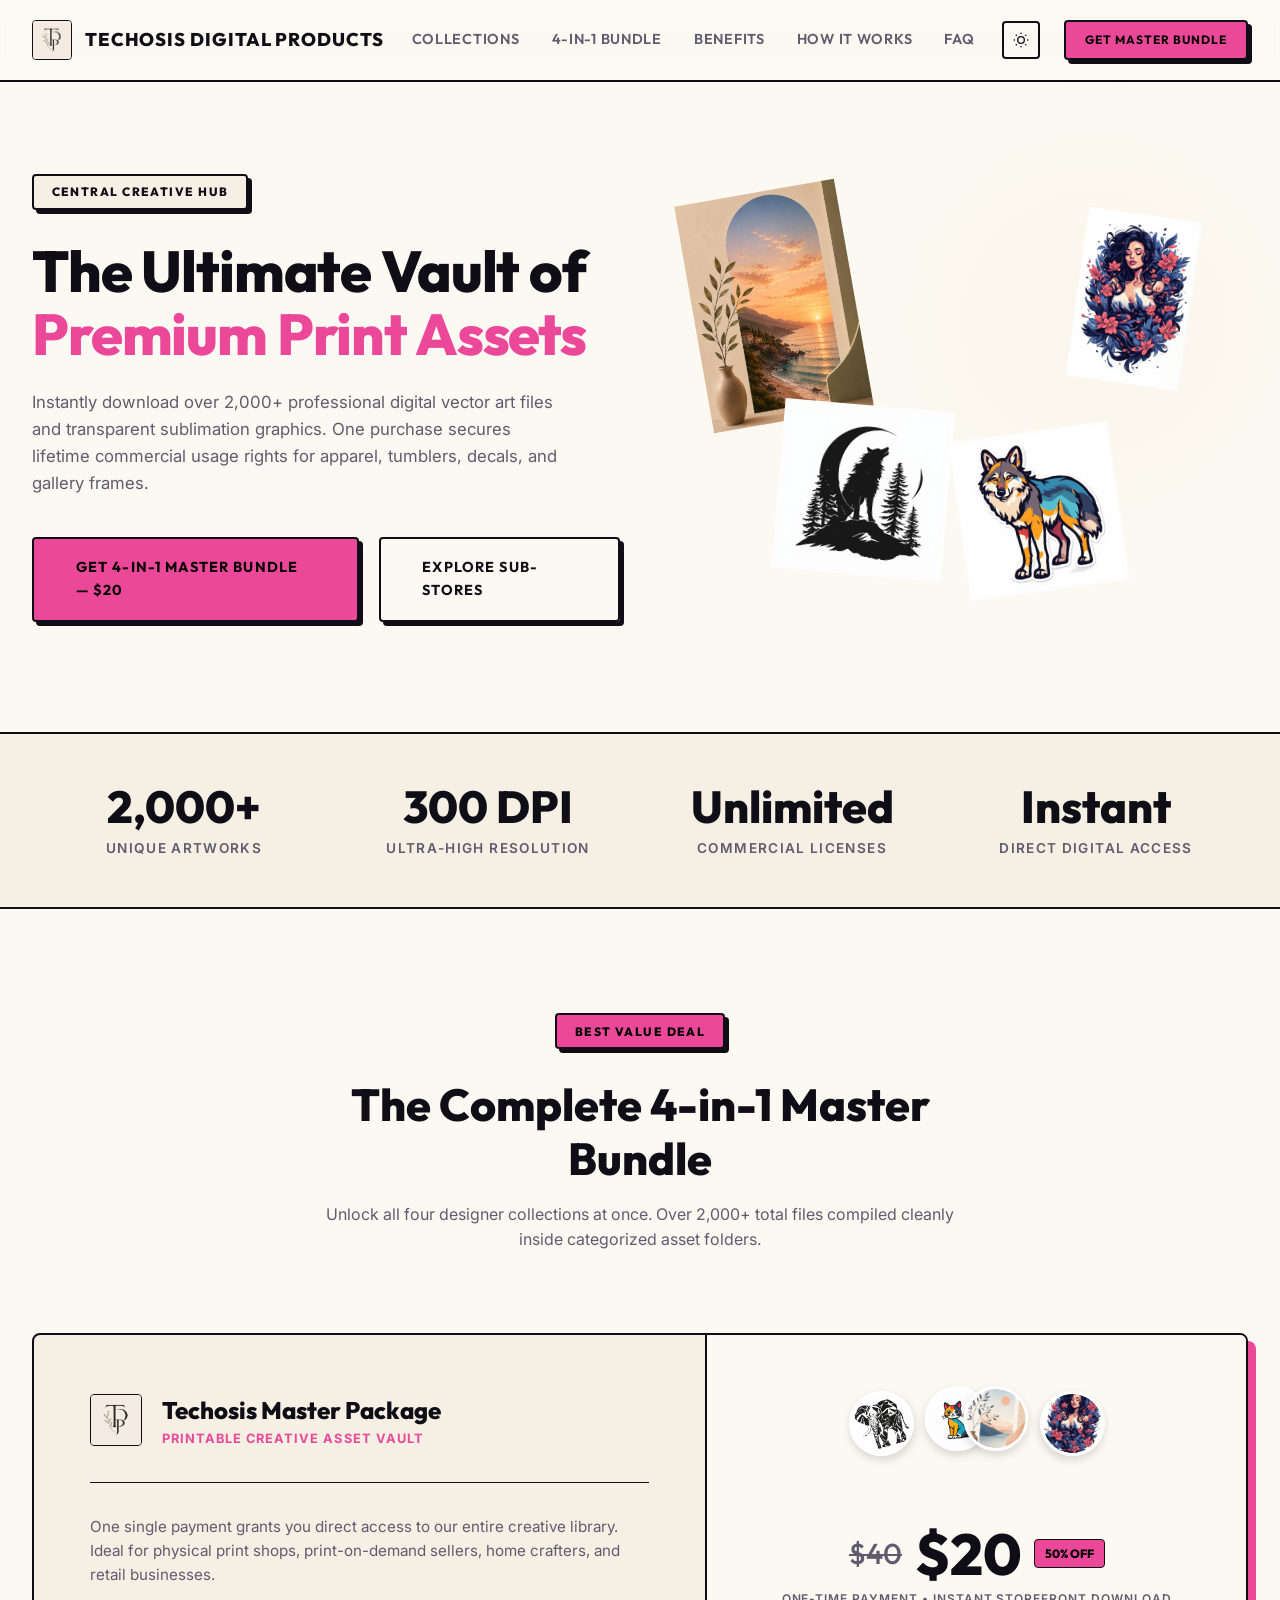
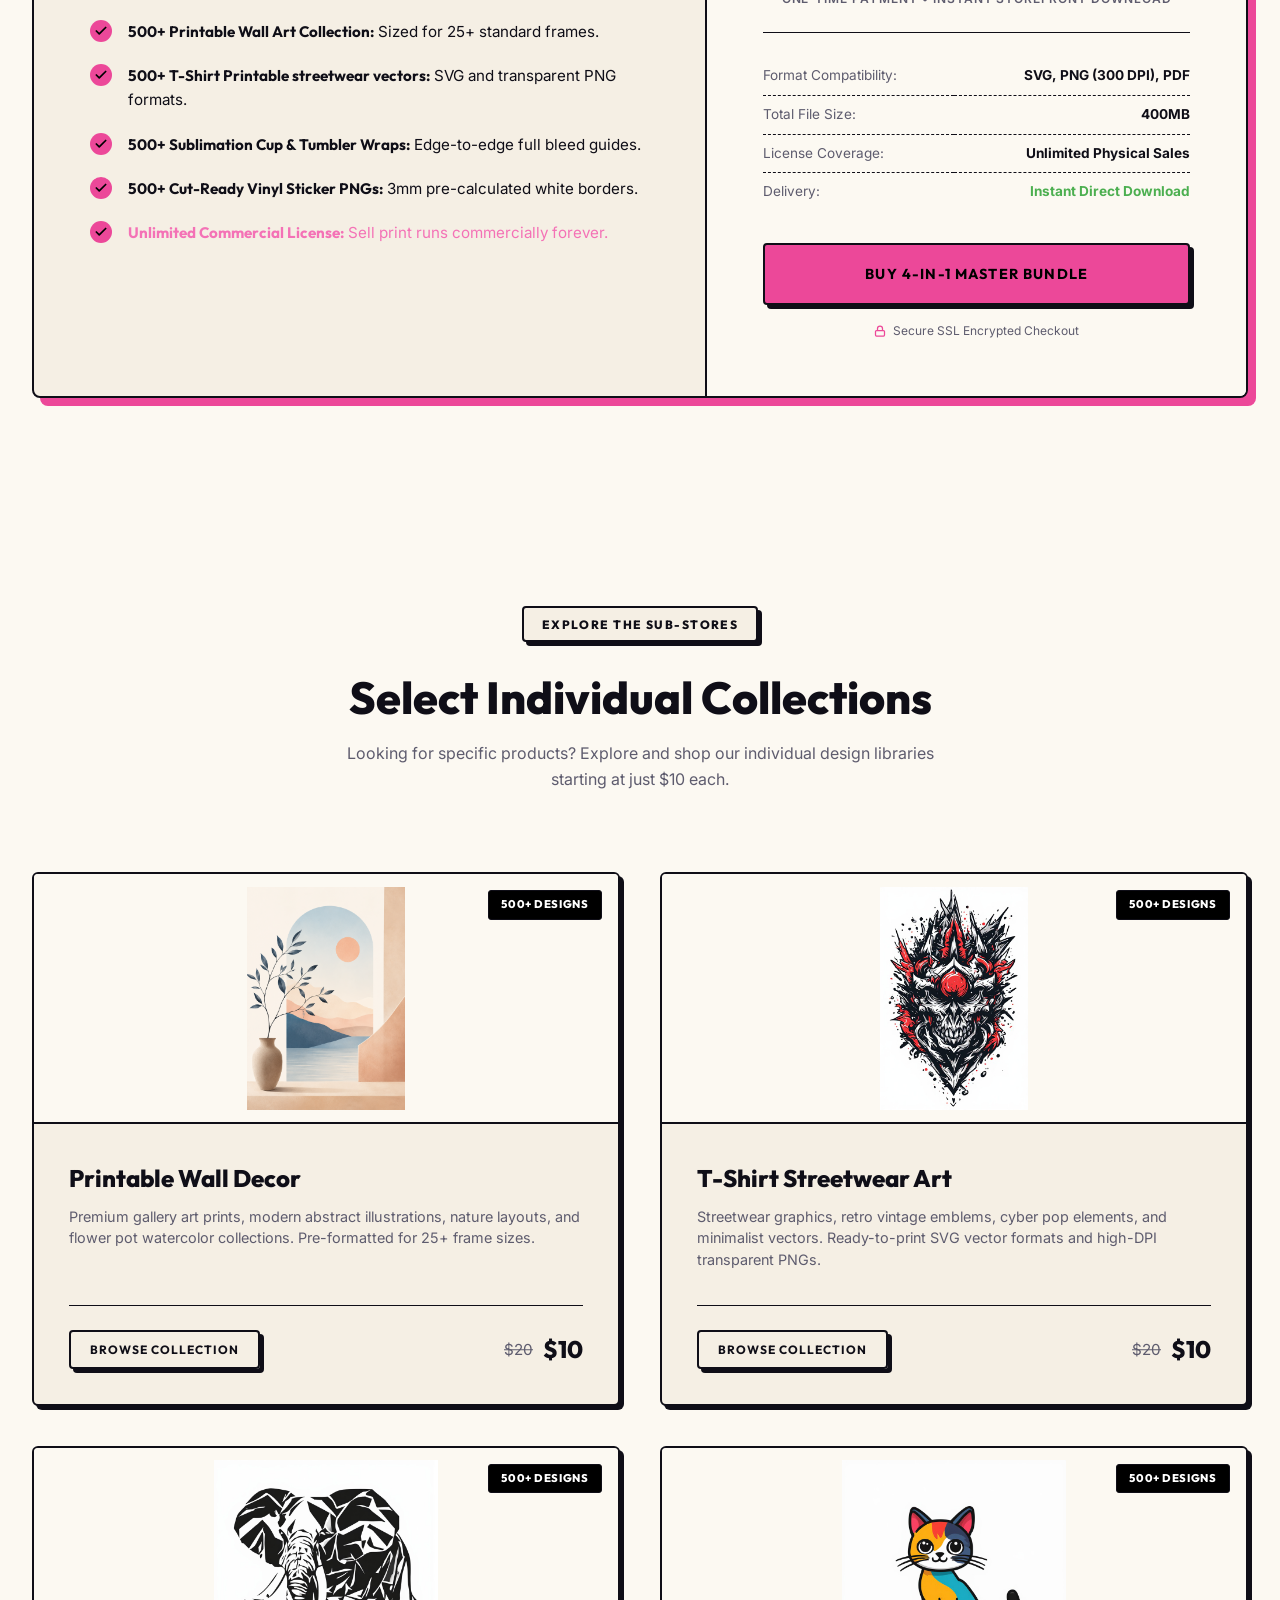
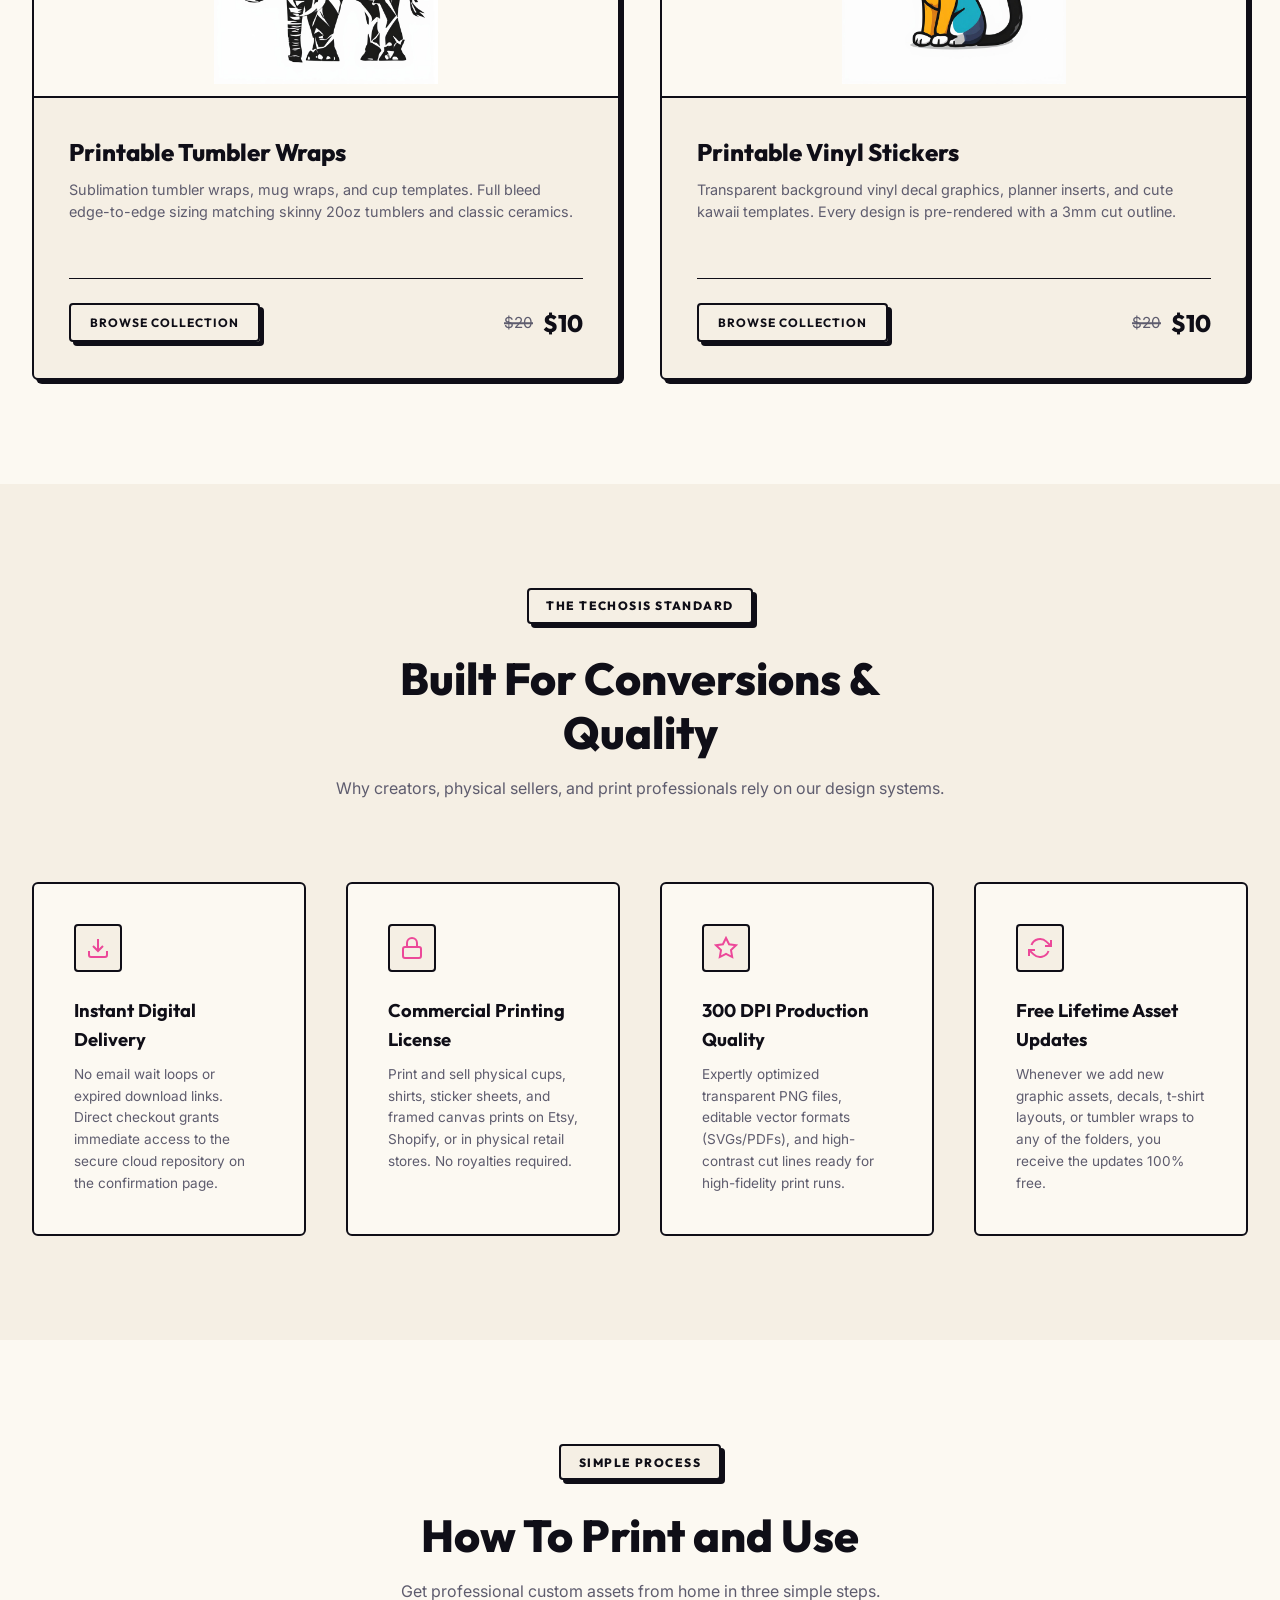
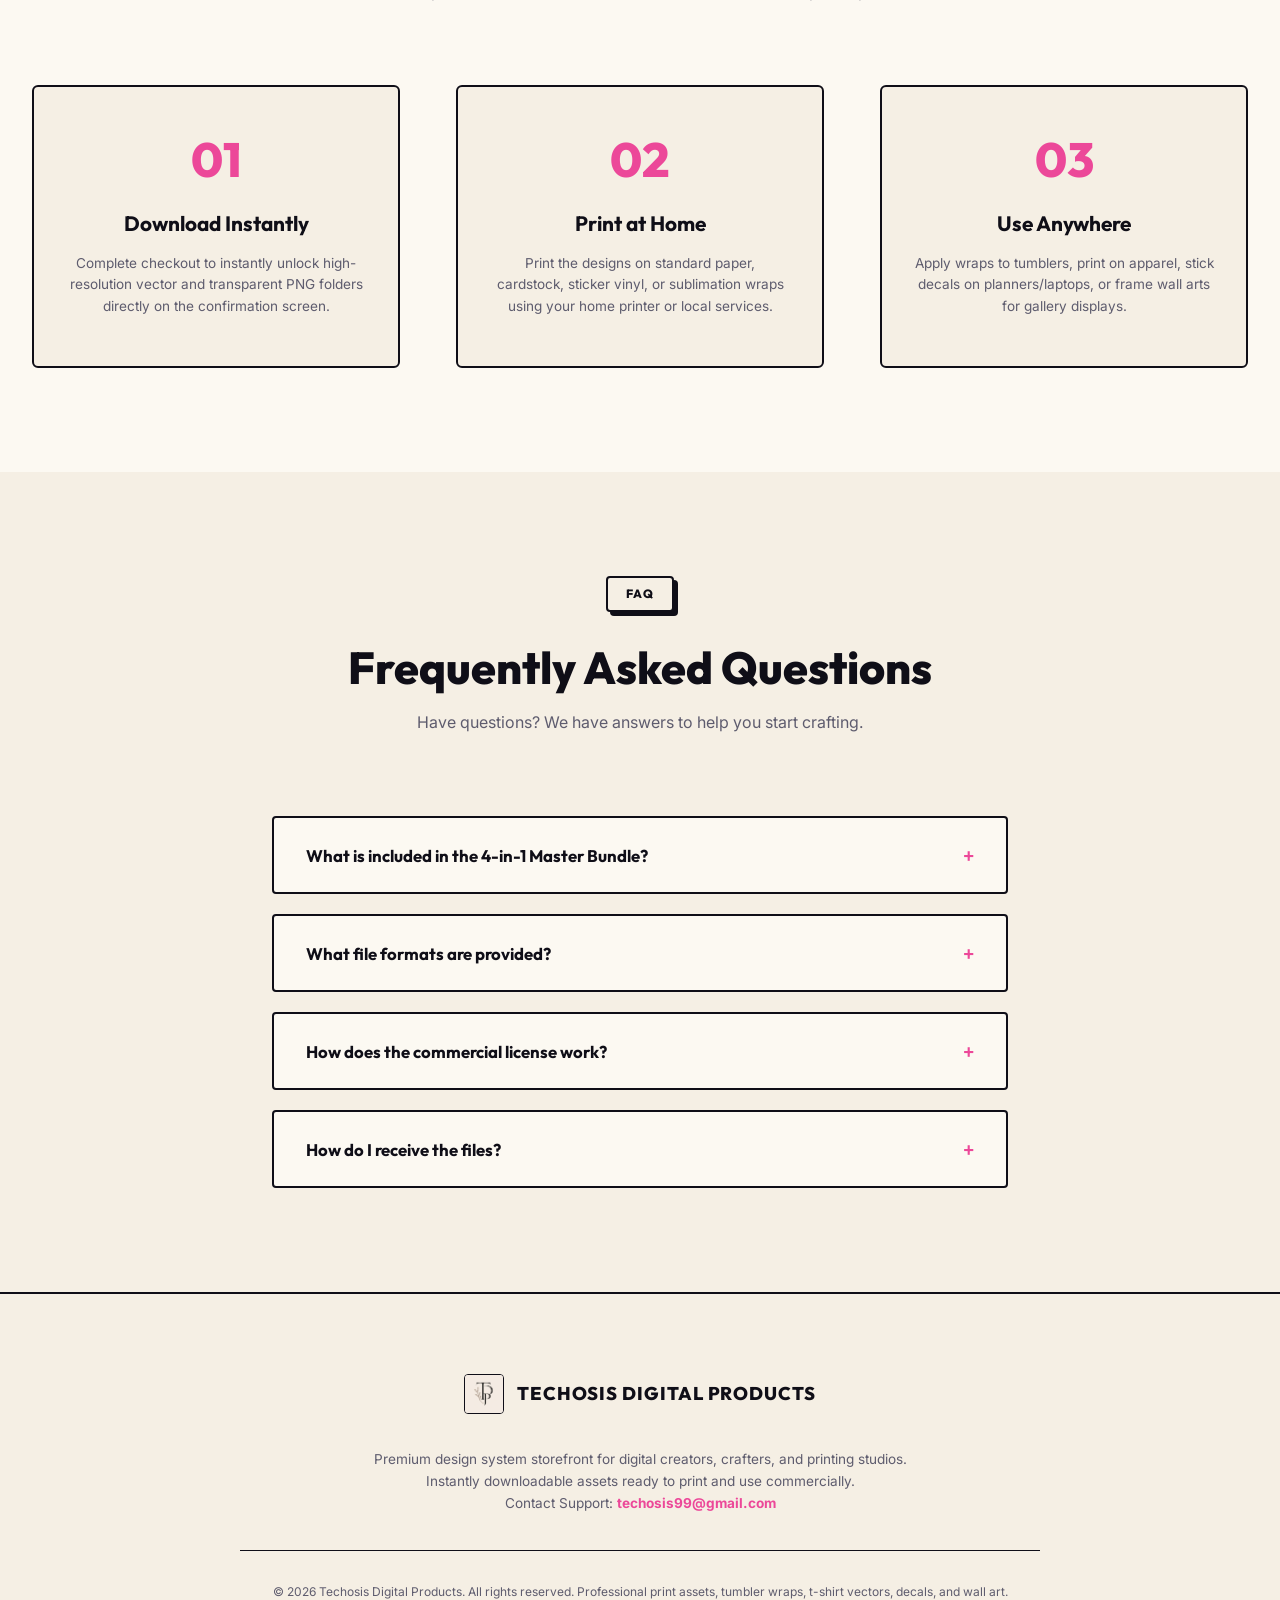
==== index.html @ 1a4fe782 "Add files via upload" ====
<!DOCTYPE html>
<html lang="en" data-theme="light">
<head>
  <meta charset="UTF-8">
  <meta name="viewport" content="width=device-width, initial-scale=1.0">
  <title>TECHOSIS DIGITAL PRODUCTS | Main Creative Asset Hub & Storefront</title>
  <meta name="description" content="Welcome to the central storefront for TECHOSIS DIGITAL PRODUCTS. Download premium, print-ready digital art collections for cup wraps, streetwear apparel, wall paintings, and custom vinyl decals.">
  <link rel="icon" type="image/png" href="companylogo.png">
  <link rel="stylesheet" href="index.css?v=1.9">
  <script>
    // Initialize theme from local storage
    document.documentElement.setAttribute('data-theme', localStorage.getItem('hub-theme') || 'light');
  </script>
</head>
<body>

  <!-- --- Header / Navbar --- -->
  <header class="header">
    <div class="container nav-flex">
      <a href="#" class="logo">
        <img src="companylogo.png" alt="Techosis Logo" class="logo-img">
        <span class="logo-text">TECHOSIS DIGITAL PRODUCTS</span>
      </a>
      
      <nav class="nav-links">
        <a href="#collections" class="nav-link">Collections</a>
        <a href="#master-bundle" class="nav-link">4-in-1 Bundle</a>
        <a href="#benefits" class="nav-link">Benefits</a>
        <a href="#how-it-works" class="nav-link">How It Works</a>
        <a href="#faqs" class="nav-link">FAQ</a>
      </nav>

      <div class="nav-actions">
        <button id="theme-toggle" class="theme-toggle-btn" aria-label="Toggle Light/Dark Theme">
          <!-- Moon Icon -->
          <svg class="theme-icon-moon" width="16" height="16" viewBox="0 0 24 24" fill="none" stroke="currentColor" stroke-width="2"><path d="M21 12.79A9 9 0 1 1 11.21 3 7 7 0 0 0 21 12.79z"/></svg>
          <!-- Sun Icon -->
          <svg class="theme-icon-sun" width="16" height="16" viewBox="0 0 24 24" fill="none" stroke="currentColor" stroke-width="2" style="display: none;"><circle cx="12" cy="12" r="5"/><line x1="12" y1="1" x2="12" y2="3"/><line x1="12" y1="21" x2="12" y2="23"/><line x1="4.22" y1="4.22" x2="5.64" y2="5.64"/><line x1="18.36" y1="18.36" x2="19.78" y2="19.78"/><line x1="1" y1="12" x2="3" y2="12"/><line x1="21" y1="12" x2="23" y2="12"/><line x1="4.22" y1="19.78" x2="5.64" y2="18.36"/><line x1="18.36" y1="5.64" x2="19.78" y2="4.22"/></svg>
        </button>
        <a href="#master-bundle" class="btn btn-accent btn-sm header-cta">Get Master Bundle</a>
      </div>
    </div>
  </header>

  <!-- --- Hero Section --- -->
  <section class="hero">
    <div class="container hero-grid grid">
      <div class="hero-content">
        <span class="badge reveal-on-scroll">Central Creative Hub</span>
        <h1 class="hero-title reveal-on-scroll stagger-1">
          The Ultimate Vault of <br><span class="text-gradient">Premium Print Assets</span>
        </h1>
        <p class="hero-description reveal-on-scroll stagger-2">
          Instantly download over 2,000+ professional digital vector art files and transparent sublimation graphics. One purchase secures lifetime commercial usage rights for apparel, tumblers, decals, and gallery frames.
        </p>
        <div class="hero-ctas reveal-on-scroll stagger-3">
          <a href="#master-bundle" class="btn btn-accent btn-lg btn-animate-shimmer">Get 4-in-1 Master Bundle — $20</a>
          <a href="#collections" class="btn btn-outline btn-lg">Explore Sub-Stores</a>
        </div>
      </div>

      <div class="hero-visual reveal-on-scroll stagger-4">
        <!-- Layered visualizer showing all four products floating creatively -->
        <div class="layered-showcase">
          <!-- Wall Art Preview -->
          <div class="showcase-item sc-wall">
            <img src="wall-Flower%20Pot%20(8).png" alt="Wall Art Preview">
          </div>
          
          <!-- T-Shirt Art Preview -->
          <div class="showcase-item sc-tshirt">
            <img src="tshirt-download%20(10).jpg" alt="T-Shirt Art Preview">
          </div>

          <!-- Cup Wrap Preview -->
          <div class="showcase-item sc-cup">
            <img src="cup-download%20-%202026-07-02T151241.128.jpg" alt="Cup Art Preview">
          </div>

          <!-- Sticker Preview -->
          <div class="showcase-item sc-sticker">
            <img src="sticker-download%20-%202026-07-03T111918.119.jpg" alt="Sticker Preview">
          </div>
        </div>
      </div>
    </div>
  </section>

  <!-- --- Core Stats Bar --- -->
  <section class="stats-bar">
    <div class="container stats-flex">
      <div class="stat-card">
        <span class="stat-num">2,000+</span>
        <span class="stat-label">Unique Artworks</span>
      </div>
      <div class="stat-card">
        <span class="stat-num">300 DPI</span>
        <span class="stat-label">Ultra-High Resolution</span>
      </div>
      <div class="stat-card">
        <span class="stat-num">Unlimited</span>
        <span class="stat-label">Commercial Licenses</span>
      </div>
      <div class="stat-card">
        <span class="stat-num">Instant</span>
        <span class="stat-label">Direct Digital Access</span>
      </div>
    </div>
  </section>

  <!-- --- 4-in-1 Mega Master Bundle Offer Section --- -->
  <section id="master-bundle" class="section section-master-offer">
    <div class="container section-header text-center reveal-on-scroll">
      <span class="badge badge-accent">Best Value Deal</span>
      <h2 class="section-title">The Complete 4-in-1 Master Bundle</h2>
      <p class="section-subtitle">Unlock all four designer collections at once. Over 2,000+ total files compiled cleanly inside categorized asset folders.</p>
    </div>

    <div class="container">
      <div class="bundle-checkout-card reveal-on-scroll">
        <!-- Details Column -->
        <div class="bundle-details-pane">
          <div class="brand-tag">
            <img src="companylogo.png" alt="Techosis Logo" class="brand-mini-logo">
            <div>
              <h3>Techosis Master Package</h3>
              <p>Printable Creative Asset Vault</p>
            </div>
          </div>
          
          <p class="bundle-pitch">
            One single payment grants you direct access to our entire creative library. Ideal for physical print shops, print-on-demand sellers, home crafters, and retail businesses.
          </p>

          <div class="bundle-contents-list">
            <div class="content-item">
              <span class="bullet-check">
                <svg width="14" height="14" viewBox="0 0 24 24" fill="none" stroke="currentColor" stroke-width="3" stroke-linecap="round" stroke-linejoin="round"><polyline points="20 6 9 17 4 12"></polyline></svg>
              </span>
              <div>
                <strong>500+ Printable Wall Art Collection:</strong> Sized for 25+ standard frames.
              </div>
            </div>
            <div class="content-item">
              <span class="bullet-check">
                <svg width="14" height="14" viewBox="0 0 24 24" fill="none" stroke="currentColor" stroke-width="3" stroke-linecap="round" stroke-linejoin="round"><polyline points="20 6 9 17 4 12"></polyline></svg>
              </span>
              <div>
                <strong>500+ T-Shirt Printable streetwear vectors:</strong> SVG and transparent PNG formats.
              </div>
            </div>
            <div class="content-item">
              <span class="bullet-check">
                <svg width="14" height="14" viewBox="0 0 24 24" fill="none" stroke="currentColor" stroke-width="3" stroke-linecap="round" stroke-linejoin="round"><polyline points="20 6 9 17 4 12"></polyline></svg>
              </span>
              <div>
                <strong>500+ Sublimation Cup & Tumbler Wraps:</strong> Edge-to-edge full bleed guides.
              </div>
            </div>
            <div class="content-item">
              <span class="bullet-check">
                <svg width="14" height="14" viewBox="0 0 24 24" fill="none" stroke="currentColor" stroke-width="3" stroke-linecap="round" stroke-linejoin="round"><polyline points="20 6 9 17 4 12"></polyline></svg>
              </span>
              <div>
                <strong>500+ Cut-Ready Vinyl Sticker PNGs:</strong> 3mm pre-calculated white borders.
              </div>
            </div>
            <div class="content-item font-accent">
              <span class="bullet-check">
                <svg width="14" height="14" viewBox="0 0 24 24" fill="none" stroke="currentColor" stroke-width="3" stroke-linecap="round" stroke-linejoin="round"><polyline points="20 6 9 17 4 12"></polyline></svg>
              </span>
              <div>
                <strong>Unlimited Commercial License:</strong> Sell print runs commercially forever.
              </div>
            </div>
          </div>
        </div>

        <!-- Checkout Action Column -->
        <div class="bundle-action-pane">
          <!-- Mini Collages of all 4 preview items -->
          <div class="master-preview-collage">
            <div class="coll-item ci-1"><img src="cup-download%20-%202026-07-02T151727.785.jpg" alt="Cup Art Preview"></div>
            <div class="coll-item ci-2"><img src="sticker-download%20-%202026-07-03T121035.107.jpg" alt="Sticker Preview"></div>
            <div class="coll-item ci-3"><img src="wall-Flower%20Pot%20(1).png" alt="Wall Art Preview"></div>
            <div class="coll-item ci-4"><img src="tshirt-download%20(10).jpg" alt="T-Shirt Art Preview"></div>
          </div>

          <div class="price-container">
            <div class="price-strike-group">
              <span class="price-old">$40</span>
              <span class="price-new">$20</span>
              <span class="price-tag-discount">50% OFF</span>
            </div>
            <p class="price-caption">One-Time Payment &bull; Instant Storefront Download</p>
          </div>

          <table class="specs-table">
            <tr>
              <td>Format Compatibility:</td>
              <td>SVG, PNG (300 DPI), PDF</td>
            </tr>
            <tr>
              <td>Total File Size:</td>
              <td>400MB</td>
            </tr>
            <tr>
              <td>License Coverage:</td>
              <td>Unlimited Physical Sales</td>
            </tr>
            <tr>
              <td>Delivery:</td>
              <td style="color: #4CAF50; font-weight: 700;">Instant Direct Download</td>
            </tr>
          </table>

          <a href="https://techosisdesigns.gumroad.com/l/all-in-one-print-design-bundle" target="_blank" class="btn btn-accent btn-lg btn-full pulse-button text-center">Buy 4-in-1 Master Bundle</a>

          <div class="checkout-footer-security">
            <svg width="12" height="12" viewBox="0 0 24 24" fill="none" stroke="currentColor" stroke-width="2.5"><rect x="3" y="11" width="18" height="11" rx="2" ry="2"></rect><path d="M7 11V7a5 5 0 0 1 10 0v4"></path></svg>
            <span>Secure SSL Encrypted Checkout</span>
          </div>
        </div>
      </div>
    </div>
  </section>

  <!-- --- Featured Sub-Collections Section --- -->
  <section id="collections" class="section section-collections">
    <div class="container section-header text-center reveal-on-scroll">
      <span class="badge">Explore the Sub-Stores</span>
      <h2 class="section-title">Select Individual Collections</h2>
      <p class="section-subtitle">Looking for specific products? Explore and shop our individual design libraries starting at just $10 each.</p>
    </div>

    <div class="container collections-grid grid">
      <!-- Collection 1: Wall Art -->
      <div class="collection-card reveal-on-scroll stagger-1">
        <div class="card-image-box">
          <img src="wall-Flower%20Pot%20(1).png" alt="Printable Wall Art Preview" class="card-main-img">
          <div class="card-tag-badge">500+ Designs</div>
        </div>
        <div class="card-info">
          <h3>Printable Wall Decor</h3>
          <p class="card-desc">
            Premium gallery art prints, modern abstract illustrations, nature layouts, and flower pot watercolor collections. Pre-formatted for 25+ frame sizes.
          </p>
          <div class="card-footer-flex">
            <a href="wall.html" class="btn btn-outline btn-sm">Browse Collection</a>
            <div class="card-price-group">
              <span class="card-price-old">$20</span>
              <span class="card-price-new">$10</span>
            </div>
          </div>
        </div>
      </div>

      <!-- Collection 2: T-Shirt Art -->
      <div class="collection-card reveal-on-scroll stagger-2">
        <div class="card-image-box">
          <img src="tshirt-download%20(1).jpg" alt="Streetwear Apparel Preview" class="card-main-img">
          <div class="card-tag-badge">500+ Designs</div>
        </div>
        <div class="card-info">
          <h3>T-Shirt Streetwear Art</h3>
          <p class="card-desc">
            Streetwear graphics, retro vintage emblems, cyber pop elements, and minimalist vectors. Ready-to-print SVG vector formats and high-DPI transparent PNGs.
          </p>
          <div class="card-footer-flex">
            <a href="tshirt.html" class="btn btn-outline btn-sm">Browse Collection</a>
            <div class="card-price-group">
              <span class="card-price-old">$20</span>
              <span class="card-price-new">$10</span>
            </div>
          </div>
        </div>
      </div>

      <!-- Collection 3: Cup Art -->
      <div class="collection-card reveal-on-scroll stagger-3">
        <div class="card-image-box">
          <img src="cup-download%20-%202026-07-02T151727.785.jpg" alt="Printable Cup Art Preview" class="card-main-img">
          <div class="card-tag-badge">500+ Designs</div>
        </div>
        <div class="card-info">
          <h3>Printable Tumbler Wraps</h3>
          <p class="card-desc">
            Sublimation tumbler wraps, mug wraps, and cup templates. Full bleed edge-to-edge sizing matching skinny 20oz tumblers and classic ceramics.
          </p>
          <div class="card-footer-flex">
            <a href="cup.html" class="btn btn-outline btn-sm">Browse Collection</a>
            <div class="card-price-group">
              <span class="card-price-old">$20</span>
              <span class="card-price-new">$10</span>
            </div>
          </div>
        </div>
      </div>

      <!-- Collection 4: Sticker Art -->
      <div class="collection-card reveal-on-scroll stagger-4">
        <div class="card-image-box">
          <img src="sticker-download%20-%202026-07-03T121035.107.jpg" alt="Printable Stickers Preview" class="card-main-img">
          <div class="card-tag-badge">500+ Designs</div>
        </div>
        <div class="card-info">
          <h3>Printable Vinyl Stickers</h3>
          <p class="card-desc">
            Transparent background vinyl decal graphics, planner inserts, and cute kawaii templates. Every design is pre-rendered with a 3mm cut outline.
          </p>
          <div class="card-footer-flex">
            <a href="stickers.html" class="btn btn-outline btn-sm">Browse Collection</a>
            <div class="card-price-group">
              <span class="card-price-old">$20</span>
              <span class="card-price-new">$10</span>
            </div>
          </div>
        </div>
      </div>
    </div>
  </section>

  <!-- --- Why Choose Us / Customer Benefits --- -->
  <section id="benefits" class="section section-secondary">
    <div class="container section-header text-center reveal-on-scroll">
      <span class="badge">The Techosis Standard</span>
      <h2 class="section-title">Built For Conversions & Quality</h2>
      <p class="section-subtitle">Why creators, physical sellers, and print professionals rely on our design systems.</p>
    </div>

    <div class="container benefits-grid grid">
      <!-- Benefit 1 -->
      <div class="benefit-card reveal-on-scroll stagger-1">
        <div class="benefit-icon">
          <svg width="24" height="24" viewBox="0 0 24 24" fill="none" stroke="currentColor" stroke-width="2"><path d="M21 15v4a2 2 0 0 1-2 2H5a2 2 0 0 1-2-2v-4"></path><polyline points="7 10 12 15 17 10"></polyline><line x1="12" y1="15" x2="12" y2="3"></line></svg>
        </div>
        <h3>Instant Digital Delivery</h3>
        <p>No email wait loops or expired download links. Direct checkout grants immediate access to the secure cloud repository on the confirmation page.</p>
      </div>

      <!-- Benefit 2 -->
      <div class="benefit-card reveal-on-scroll stagger-2">
        <div class="benefit-icon">
          <svg width="24" height="24" viewBox="0 0 24 24" fill="none" stroke="currentColor" stroke-width="2"><rect x="3" y="11" width="18" height="11" rx="2" ry="2"></rect><path d="M7 11V7a5 5 0 0 1 10 0v4"></path></svg>
        </div>
        <h3>Commercial Printing License</h3>
        <p>Print and sell physical cups, shirts, sticker sheets, and framed canvas prints on Etsy, Shopify, or in physical retail stores. No royalties required.</p>
      </div>

      <!-- Benefit 3 -->
      <div class="benefit-card reveal-on-scroll stagger-3">
        <div class="benefit-icon">
          <svg width="24" height="24" viewBox="0 0 24 24" fill="none" stroke="currentColor" stroke-width="2"><polygon points="12 2 15.09 8.26 22 9.27 17 14.14 18.18 21.02 12 17.77 5.82 21.02 7 14.14 2 9.27 8.91 8.26 12 2"></polygon></svg>
        </div>
        <h3>300 DPI Production Quality</h3>
        <p>Expertly optimized transparent PNG files, editable vector formats (SVGs/PDFs), and high-contrast cut lines ready for high-fidelity print runs.</p>
      </div>

      <!-- Benefit 4 -->
      <div class="benefit-card reveal-on-scroll stagger-4">
        <div class="benefit-icon">
          <svg width="24" height="24" viewBox="0 0 24 24" fill="none" stroke="currentColor" stroke-width="2"><path d="M23 4v6h-6"></path><path d="M1 20v-6h6"></path><path d="M3.51 9a9 9 0 0 1 14.85-3.36L23 10M1 14l4.64 4.36A9 9 0 0 0 20.49 15"></path></svg>
        </div>
        <h3>Free Lifetime Asset Updates</h3>
        <p>Whenever we add new graphic assets, decals, t-shirt layouts, or tumbler wraps to any of the folders, you receive the updates 100% free.</p>
      </div>
    </div>
  </section>

  <!-- --- How Digital Downloads Work --- -->
  <section id="how-it-works" class="section">
    <div class="container section-header text-center reveal-on-scroll">
      <span class="badge">Simple Process</span>
      <h2 class="section-title">How To Print and Use</h2>
      <p class="section-subtitle">Get professional custom assets from home in three simple steps.</p>
    </div>

    <div class="container step-grid grid">
      <!-- Step 1 -->
      <div class="step-card reveal-on-scroll stagger-1">
        <span class="step-num-big">01</span>
        <div class="step-content">
          <h3>Download Instantly</h3>
          <p>Complete checkout to instantly unlock high-resolution vector and transparent PNG folders directly on the confirmation screen.</p>
        </div>
      </div>

      <!-- Step 2 -->
      <div class="step-card reveal-on-scroll stagger-2">
        <span class="step-num-big">02</span>
        <div class="step-content">
          <h3>Print at Home</h3>
          <p>Print the designs on standard paper, cardstock, sticker vinyl, or sublimation wraps using your home printer or local services.</p>
        </div>
      </div>

      <!-- Step 3 -->
      <div class="step-card reveal-on-scroll stagger-3">
        <span class="step-num-big">03</span>
        <div class="step-content">
          <h3>Use Anywhere</h3>
          <p>Apply wraps to tumblers, print on apparel, stick decals on planners/laptops, or frame wall arts for gallery displays.</p>
        </div>
      </div>
    </div>
  </section>

  <!-- --- FAQ Section --- -->
  <section id="faqs" class="section section-secondary">
    <div class="container section-header text-center reveal-on-scroll">
      <span class="badge">FAQ</span>
      <h2 class="section-title">Frequently Asked Questions</h2>
      <p class="section-subtitle">Have questions? We have answers to help you start crafting.</p>
    </div>

    <div class="container faq-container">
      <!-- FAQ 1 -->
      <div class="faq-item">
        <button class="faq-trigger">
          <span class="faq-question">What is included in the 4-in-1 Master Bundle?</span>
          <span class="faq-icon">+</span>
        </button>
        <div class="faq-content">
          <p class="faq-answer">
            The Master Bundle includes full folders for all four sub-websites: 500+ Wall Art prints, 500+ T-Shirt vectors/PNGs, 500+ Sublimation Tumbler wraps, and 500+ outline sticker cut files. It covers over 2,000+ files.
          </p>
        </div>
      </div>

      <!-- FAQ 2 -->
      <div class="faq-item">
        <button class="faq-trigger">
          <span class="faq-question">What file formats are provided?</span>
          <span class="faq-icon">+</span>
        </button>
        <div class="faq-content">
          <p class="faq-answer">
            We provide production-grade, transparent background PNG files at 300 DPI, editable vector file configurations (SVGs/PDFs) for resizing without quality loss, and pre-formatted print templates.
          </p>
        </div>
      </div>

      <!-- FAQ 3 -->
      <div class="faq-item">
        <button class="faq-trigger">
          <span class="faq-question">How does the commercial license work?</span>
          <span class="faq-icon">+</span>
        </button>
        <div class="faq-content">
          <p class="faq-answer">
            You receive a lifetime commercial license allowing you to sell physical products (shirts, tumblers, decals, framed wall arts) printed with these designs. Reselling, distributing, or sharing the digital files themselves is strictly prohibited.
          </p>
        </div>
      </div>

      <!-- FAQ 4 -->
      <div class="faq-item">
        <button class="faq-trigger">
          <span class="faq-question">How do I receive the files?</span>
          <span class="faq-icon">+</span>
        </button>
        <div class="faq-content">
          <p class="faq-answer">
            Immediately after checkout, you are redirected to the confirmation screen containing direct download buttons for the secure cloud storage folders. You can access them at any time.
          </p>
        </div>
      </div>
    </div>
  </section>

  <!-- --- Footer --- -->
  <footer class="footer">
    <div class="container footer-flex">
      <a href="#" class="logo footer-logo">
        <img src="companylogo.png" alt="Techosis Logo" class="logo-img">
        <span class="logo-text">TECHOSIS DIGITAL PRODUCTS</span>
      </a>

      <p class="footer-desc">
        Premium design system storefront for digital creators, crafters, and printing studios. Instantly downloadable assets ready to print and use commercially.
        <br>
        Contact Support: <a href="mailto:techosis99@gmail.com" class="support-email">techosis99@gmail.com</a>
      </p>

      <div class="footer-bottom">
        <p>&copy; 2026 Techosis Digital Products. All rights reserved. Professional print assets, tumbler wraps, t-shirt vectors, decals, and wall art.</p>
      </div>
    </div>
  </footer>

  <script src="index.js"></script>
</body>
</html>
---- index.css ----
@import url('https://fonts.googleapis.com/css2?family=Outfit:wght@300;400;500;600;700;800&family=Inter:wght@300;400;500;600&display=swap');

:root {
  --font-display: 'Outfit', sans-serif;
  --font-body: 'Inter', sans-serif;

  /* Obsidian Neutral Theme with Bubblegum Pink Accents */
  --color-bg-primary: #0A090F;       /* Original Obsidian Black */
  --color-bg-secondary: #12111A;     /* Original Dark Grey */
  --color-bg-nav: rgba(10, 9, 15, 0.85);
  --color-text-primary: #F4F3F6;
  --color-text-muted: #9C9AAB;
  
  --color-accent: #EC4899;           /* Rich Pink Accent */
  --color-accent-hover: #DB2777;
  --color-accent-gold-soft: #F472B6;
  --color-border: #232230;
  --color-border-dark: #12111A;

  --shadow-sm: 4px 4px 0px #232230;
  --shadow-md: 6px 6px 0px #232230;
  --shadow-lg: 8px 8px 0px #EC4899;
  --shadow-neobrutal: 5px 5px 0px #000;

  --transition-smooth: all 0.4s cubic-bezier(0.16, 1, 0.3, 1);
  --transition-fast: all 0.2s ease-in-out;
}

[data-theme="light"] {
  --color-bg-primary: #FCF9F2;       /* Original Warm Alabaster */
  --color-bg-secondary: #F5EFE4;     /* Original Sand Greige */
  --color-bg-nav: rgba(252, 249, 242, 0.85);
  --color-text-primary: #0F0E17;     /* Original Obsidian Charcoal */
  --color-text-muted: #5E5C6E;
  --color-border: #0F0E17;
  --color-border-dark: #2F2E3A;
  --color-accent: #EC4899;           /* Rich Pink Accent */
  --color-accent-hover: #DB2777;
  --color-accent-gold-soft: #F472B6;

  --shadow-sm: 4px 4px 0px #0F0E17;
  --shadow-md: 6px 6px 0px #0F0E17;
  --shadow-lg: 8px 8px 0px #EC4899;
}

/* --- Base & Reset --- */
*, *::before, *::after {
  box-sizing: border-box;
  margin: 0;
  padding: 0;
}

html {
  scroll-behavior: smooth;
}

body {
  background-color: var(--color-bg-primary);
  color: var(--color-text-primary);
  font-family: var(--font-body);
  line-height: 1.6;
  overflow-x: hidden;
  transition: background-color 0.4s ease, color 0.4s ease;
}

.container {
  max-width: 1300px;
  margin: 0 auto;
  padding: 0 2rem;
}

.section {
  padding: 6.5rem 0;
}

.section-secondary {
  background-color: var(--color-bg-secondary);
}

.grid {
  display: grid;
  gap: 2.5rem;
}

.text-center {
  text-align: center;
}

/* --- Buttons --- */
.btn {
  display: inline-flex;
  align-items: center;
  justify-content: center;
  font-family: var(--font-display);
  font-weight: 700;
  text-transform: uppercase;
  letter-spacing: 0.08em;
  padding: 0.9rem 2.2rem;
  border-radius: 4px;
  cursor: pointer;
  text-decoration: none;
  transition: var(--transition-fast);
}

.btn-sm {
  padding: 0.5rem 1.2rem;
  font-size: 0.75rem;
}

.btn-lg {
  padding: 1.1rem 2.6rem;
  font-size: 0.9rem;
}

.btn-accent {
  background-color: var(--color-accent);
  color: #000;
  border: 2px solid var(--color-border);
  box-shadow: var(--shadow-sm);
}

[data-theme="light"] .btn-accent {
  color: #000;
  border: 2px solid var(--color-border);
}

.btn-accent:hover {
  transform: translate(-2px, -2px);
  box-shadow: var(--shadow-md);
  background-color: var(--color-accent-hover);
}

.btn-outline {
  background-color: transparent;
  color: var(--color-text-primary);
  border: 2px solid var(--color-border);
  box-shadow: var(--shadow-sm);
}

.btn-outline:hover {
  transform: translate(-2px, -2px);
  box-shadow: var(--shadow-md);
  background-color: var(--color-bg-secondary);
}

.btn-full {
  width: 100%;
}

/* --- Header / Navbar --- */
.header {
  position: fixed;
  top: 0;
  left: 0;
  width: 100%;
  z-index: 100;
  background-color: var(--color-bg-nav);
  backdrop-filter: blur(12px);
  border-bottom: 2px solid var(--color-border);
  transition: background-color 0.4s ease;
}

.nav-flex {
  display: flex;
  justify-content: space-between;
  align-items: center;
  height: 80px;
}

.logo {
  display: flex;
  align-items: center;
  gap: 0.8rem;
  text-decoration: none;
  color: var(--color-text-primary);
}

.logo-img {
  height: 40px;
  width: auto;
  border-radius: 4px;
  border: 1px solid var(--color-border);
}

.logo-text {
  font-family: var(--font-display);
  font-weight: 800;
  font-size: 1.15rem;
  letter-spacing: 0.05em;
}

.nav-links {
  display: flex;
  gap: 2rem;
}

.nav-link {
  text-decoration: none;
  color: var(--color-text-muted);
  font-family: var(--font-display);
  font-weight: 600;
  font-size: 0.9rem;
  text-transform: uppercase;
  letter-spacing: 0.05em;
  transition: var(--transition-fast);
}

.nav-link:hover {
  color: var(--color-text-primary);
}

.nav-actions {
  display: flex;
  align-items: center;
  gap: 1.5rem;
}

.theme-toggle-btn {
  background: none;
  border: 2px solid var(--color-border);
  color: var(--color-text-primary);
  width: 38px;
  height: 38px;
  border-radius: 4px;
  cursor: pointer;
  display: flex;
  align-items: center;
  justify-content: center;
  transition: var(--transition-fast);
}

.theme-toggle-btn:hover {
  background-color: var(--color-bg-secondary);
}

/* --- Hero Section --- */
.hero {
  padding-top: 10.5rem;
  padding-bottom: 6.5rem;
  position: relative;
  overflow: hidden;
}

.hero::after {
  content: "";
  position: absolute;
  top: 10%;
  right: -5%;
  width: 500px;
  height: 500px;
  background: radial-gradient(circle, rgba(229, 197, 131, 0.06) 0%, rgba(0,0,0,0) 70%);
  z-index: 1;
  pointer-events: none;
}

.hero-grid {
  grid-template-columns: 1fr 1fr;
  align-items: center;
}

.hero-content {
  position: relative;
  z-index: 10;
}

.badge {
  display: inline-block;
  padding: 0.4rem 1.1rem;
  border: 2px solid var(--color-border);
  background-color: var(--color-bg-secondary);
  color: var(--color-text-primary);
  box-shadow: var(--shadow-sm);
  font-family: var(--font-display);
  font-weight: 800;
  text-transform: uppercase;
  font-size: 0.75rem;
  letter-spacing: 0.12em;
  border-radius: 4px;
  margin-bottom: 1.8rem;
}

.badge-accent {
  background-color: var(--color-accent);
  color: #000;
}

[data-theme="light"] .badge-accent {
  color: #000;
}

.hero-title {
  font-family: var(--font-display);
  font-weight: 800;
  font-size: 3.6rem;
  line-height: 1.1;
  letter-spacing: -0.02em;
  margin-bottom: 1.5rem;
}

.text-gradient {
  color: var(--color-accent);
}

[data-theme="light"] .text-gradient {
  color: var(--color-accent);
}

.hero-description {
  color: var(--color-text-muted);
  font-size: 1.05rem;
  line-height: 1.6;
  max-width: 540px;
  margin-bottom: 2.5rem;
}

.hero-ctas {
  display: flex;
  gap: 1.25rem;
}

/* --- Hero Visualizer Showcase --- */
.hero-visual {
  display: flex;
  justify-content: center;
  align-items: center;
  position: relative;
  height: 460px;
  z-index: 5;
}

.layered-showcase {
  position: relative;
  width: 100%;
  height: 100%;
}

.showcase-item {
  position: absolute;
  background: none;
  border: none;
  box-shadow: none;
  border-radius: 0;
  display: flex;
  align-items: center;
  justify-content: center;
  padding: 0;
  transition: transform 0.4s cubic-bezier(0.175, 0.885, 0.32, 1.275);
}

.showcase-item:hover {
  transform: scale(1.1) translateY(-10px) !important;
  z-index: 20 !important;
}

.showcase-item img {
  width: 100%;
  height: 100%;
  object-fit: contain;
}

/* Specific Positions for Pure Art Images */
.sc-wall {
  width: 170px;
  height: 230px;
  left: 5%;
  top: 5%;
  transform: rotate(-10deg);
  z-index: 2;
}

.sc-tshirt {
  width: 170px;
  height: 170px;
  right: 5%;
  top: 10%;
  transform: rotate(8deg);
  z-index: 1;
}

.sc-cup {
  width: 170px;
  height: 230px;
  left: 20%;
  bottom: 5%;
  transform: rotate(5deg);
  z-index: 4;
}

.sc-sticker {
  width: 160px;
  height: 160px;
  right: 22%;
  bottom: 8%;
  transform: rotate(-8deg);
  z-index: 3;
}

/* --- Stats Bar --- */
.stats-bar {
  border-top: 2px solid var(--color-border);
  border-bottom: 2px solid var(--color-border);
  background-color: var(--color-bg-secondary);
  padding: 3rem 0;
  position: relative;
  z-index: 10;
}

.stats-flex {
  display: flex;
  justify-content: space-between;
  align-items: center;
}

.stat-card {
  text-align: center;
  flex: 1;
}

.stat-num {
  display: block;
  font-family: var(--font-display);
  font-weight: 800;
  font-size: 2.8rem;
  color: var(--color-text-primary);
  line-height: 1.1;
  margin-bottom: 0.4rem;
}

.stat-label {
  display: block;
  font-size: 0.85rem;
  color: var(--color-text-muted);
  text-transform: uppercase;
  letter-spacing: 0.1em;
  font-weight: 600;
}

/* --- Section Headers --- */
.section-header {
  max-width: 700px;
  margin: 0 auto 5rem auto;
}

.section-title {
  font-family: var(--font-display);
  font-weight: 800;
  font-size: 2.8rem;
  line-height: 1.2;
  margin-bottom: 1rem;
}

.section-subtitle {
  color: var(--color-text-muted);
  font-size: 1rem;
  line-height: 1.6;
}

/* --- 4-in-1 Mega Master Bundle Card --- */
.section-master-offer {
  position: relative;
}

.bundle-checkout-card {
  display: grid;
  grid-template-columns: 1.25fr 1fr;
  border: 2px solid var(--color-border);
  background-color: var(--color-bg-secondary);
  box-shadow: var(--shadow-lg);
  border-radius: 8px;
  overflow: hidden;
}

.bundle-details-pane {
  padding: 3.5rem;
  border-right: 2px solid var(--color-border);
}

.brand-tag {
  display: flex;
  align-items: center;
  gap: 1.25rem;
  border-bottom: 1px solid var(--color-border);
  padding-bottom: 2rem;
  margin-bottom: 2rem;
}

.brand-mini-logo {
  height: 52px;
  width: auto;
  border-radius: 4px;
  border: 1px solid var(--color-border);
  background-color: #FFF;
}

.brand-tag h3 {
  font-family: var(--font-display);
  font-size: 1.5rem;
  font-weight: 800;
  color: var(--color-text-primary);
}

.brand-tag p {
  font-size: 0.8rem;
  color: var(--color-accent);
  text-transform: uppercase;
  letter-spacing: 0.08em;
  font-weight: 700;
}

.bundle-pitch {
  color: var(--color-text-muted);
  font-size: 0.95rem;
  line-height: 1.6;
  margin-bottom: 2rem;
}

.bundle-contents-list {
  display: flex;
  flex-direction: column;
  gap: 1.25rem;
}

.content-item {
  display: flex;
  align-items: flex-start;
  gap: 1rem;
  font-size: 0.95rem;
  color: var(--color-text-primary);
}

.bullet-check {
  display: flex;
  align-items: center;
  justify-content: center;
  width: 22px;
  height: 22px;
  border-radius: 50%;
  background-color: var(--color-accent);
  color: #000;
  flex-shrink: 0;
}

[data-theme="light"] .bullet-check {
  color: #000;
}

.content-item strong {
  font-family: var(--font-display);
  font-weight: 700;
}

.font-accent {
  color: var(--color-accent-gold-soft);
}

.bundle-action-pane {
  padding: 3.5rem;
  background-color: var(--color-bg-primary);
  display: flex;
  flex-direction: column;
  align-items: center;
  justify-content: center;
}

/* Master preview collage */
.master-preview-collage {
  position: relative;
  width: 100%;
  height: 110px;
  margin-bottom: 1.5rem;
  display: flex;
  justify-content: center;
}

.coll-item {
  position: absolute;
  width: 65px;
  height: 65px;
  border-radius: 50%;
  border: 3px solid #FFFFFF;
  background-color: white;
  box-shadow: 0 4px 10px rgba(0,0,0,0.15);
  overflow: hidden;
  transition: transform 0.3s ease;
}

.coll-item img {
  width: 100%;
  height: 100%;
  object-fit: cover;
}

.coll-item:hover {
  transform: translateY(-8px) scale(1.1) rotate(0deg) !important;
  z-index: 15 !important;
}

.ci-1 { left: 20%; transform: rotate(-15deg); z-index: 1; }
.ci-2 { left: 38%; transform: rotate(-5deg) translateY(-5px); z-index: 3; }
.ci-3 { right: 38%; transform: rotate(5deg) translateY(-5px); z-index: 4; }
.ci-4 { right: 20%; transform: rotate(15deg); z-index: 2; }

/* Price Styling with centered line strike-through */
.price-container {
  text-align: center;
  border-bottom: 1px solid var(--color-border);
  padding-bottom: 1.5rem;
  margin-bottom: 1.5rem;
  width: 100%;
}

.price-strike-group {
  display: flex;
  align-items: center;
  justify-content: center;
  gap: 0.8rem;
  margin-bottom: 0.4rem;
}

.price-old {
  font-family: var(--font-display);
  font-weight: 500;
  font-size: 1.8rem;
  color: var(--color-text-muted);
  position: relative;
  display: inline-block;
  line-height: 1;
}

.price-old::after {
  content: "";
  position: absolute;
  left: 0;
  right: 0;
  top: 54%;
  height: 2px;
  background-color: var(--color-text-muted);
  transform: translateY(-50%);
}

.price-new {
  font-family: var(--font-display);
  font-weight: 800;
  font-size: 3.6rem;
  color: var(--color-text-primary);
  line-height: 1;
}

.price-tag-discount {
  background-color: var(--color-accent);
  color: #000;
  font-family: var(--font-display);
  font-size: 0.75rem;
  font-weight: 800;
  padding: 0.25rem 0.6rem;
  border-radius: 4px;
  border: 1.5px solid var(--color-border);
}

[data-theme="light"] .price-tag-discount {
  color: #000;
}

.price-caption {
  font-size: 0.75rem;
  color: var(--color-text-muted);
  text-transform: uppercase;
  letter-spacing: 0.08em;
  font-weight: 600;
}

/* Specs Table */
.specs-table {
  width: 100%;
  font-size: 0.85rem;
  color: var(--color-text-muted);
  margin-bottom: 2rem;
  border-collapse: collapse;
}

.specs-table td {
  padding: 0.5rem 0;
  border-bottom: 1px dashed var(--color-border);
}

.specs-table tr td:last-child {
  text-align: right;
  color: var(--color-text-primary);
  font-weight: 700;
}

.specs-table tr:last-child td {
  border-bottom: none;
}

.checkout-footer-security {
  display: flex;
  align-items: center;
  justify-content: center;
  gap: 0.4rem;
  font-size: 0.75rem;
  color: var(--color-text-muted);
  margin-top: 1rem;
}

.checkout-footer-security svg {
  color: var(--color-accent);
}

/* --- Featured Sub-Collections Section --- */
.collections-grid {
  grid-template-columns: 1fr 1fr;
}

.collection-card {
  border: 2px solid var(--color-border);
  background-color: var(--color-bg-secondary);
  box-shadow: var(--shadow-sm);
  border-radius: 6px;
  overflow: hidden;
  transition: var(--transition-smooth);
}

.collection-card:hover {
  transform: translate(-3px, -3px);
  box-shadow: var(--shadow-md);
  border-color: var(--color-accent);
}

.card-image-box {
  width: 100%;
  height: 250px;
  overflow: hidden;
  position: relative;
  background-color: var(--color-bg-primary);
  border-bottom: 2px solid var(--color-border);
  display: flex;
  align-items: center;
  justify-content: center;
  transition: var(--transition-smooth);
}

.card-main-img {
  max-width: 90%;
  max-height: 90%;
  object-fit: contain;
  transition: var(--transition-smooth);
}

.collection-card:hover .card-main-img {
  transform: scale(1.04);
}

.card-tag-badge {
  position: absolute;
  top: 1rem;
  right: 1rem;
  background-color: #000;
  color: #FFF;
  border: 1px solid var(--color-border);
  font-family: var(--font-display);
  font-size: 0.7rem;
  font-weight: 800;
  padding: 0.3rem 0.8rem;
  border-radius: 3px;
  text-transform: uppercase;
  letter-spacing: 0.05em;
  z-index: 5;
}

.card-info {
  padding: 2.2rem;
}

.card-info h3 {
  font-family: var(--font-display);
  font-weight: 800;
  font-size: 1.5rem;
  margin-bottom: 0.5rem;
}

.card-desc {
  color: var(--color-text-muted);
  font-size: 0.9rem;
  line-height: 1.5;
  margin-bottom: 1.8rem;
  height: 70px;
  overflow: hidden;
}

.card-footer-flex {
  display: flex;
  justify-content: space-between;
  align-items: center;
  border-top: 1px solid var(--color-border);
  padding-top: 1.5rem;
}

.card-price-group {
  display: flex;
  align-items: center;
  gap: 0.6rem;
}

.card-price-old {
  font-size: 0.95rem;
  color: var(--color-text-muted);
  position: relative;
  display: inline-block;
  line-height: 1;
}

.card-price-old::after {
  content: "";
  position: absolute;
  left: 0;
  right: 0;
  top: 54%;
  height: 1.5px;
  background-color: var(--color-text-muted);
  transform: translateY(-50%);
}

.card-price-new {
  font-family: var(--font-display);
  font-weight: 800;
  font-size: 1.5rem;
  color: var(--color-text-primary);
}

/* --- Why Choose Us / Customer Benefits --- */
.benefits-grid {
  grid-template-columns: repeat(4, 1fr);
}

.benefit-card {
  padding: 2.5rem;
  border: 2px solid var(--color-border);
  background-color: var(--color-bg-primary);
  border-radius: 6px;
  transition: var(--transition-smooth);
}

.benefit-card:hover {
  border-color: var(--color-accent);
}

.benefit-icon {
  width: 48px;
  height: 48px;
  border-radius: 4px;
  background-color: var(--color-bg-secondary);
  border: 2px solid var(--color-border);
  color: var(--color-accent);
  display: flex;
  align-items: center;
  justify-content: center;
  margin-bottom: 1.5rem;
}

.benefit-card h3 {
  font-family: var(--font-display);
  font-weight: 700;
  font-size: 1.15rem;
  margin-bottom: 0.6rem;
}

.benefit-card p {
  color: var(--color-text-muted);
  font-size: 0.85rem;
  line-height: 1.6;
}

/* --- How Digital Downloads Work --- */
.step-grid {
  grid-template-columns: repeat(3, 1fr);
  gap: 3.5rem;
}

.step-card {
  text-align: center;
  border: 2px solid var(--color-border);
  padding: 3rem 2rem;
  background-color: var(--color-bg-secondary);
  border-radius: 6px;
  position: relative;
  transition: var(--transition-smooth);
}

.step-card:hover {
  transform: translateY(-4px);
  border-color: var(--color-accent);
}

.step-num-big {
  font-family: var(--font-display);
  font-weight: 800;
  font-size: 3rem;
  color: var(--color-accent);
  line-height: 1;
  display: block;
  margin-bottom: 1.5rem;
}

.step-card h3 {
  font-family: var(--font-display);
  font-weight: 700;
  font-size: 1.3rem;
  margin-bottom: 0.8rem;
}

.step-card p {
  color: var(--color-text-muted);
  font-size: 0.85rem;
  line-height: 1.6;
}

/* --- FAQ Section --- */
.faq-container {
  max-width: 800px;
  margin: 0 auto;
  display: flex;
  flex-direction: column;
  gap: 1.25rem;
}

.faq-item {
  border: 2px solid var(--color-border);
  background-color: var(--color-bg-primary);
  border-radius: 4px;
  overflow: hidden;
  transition: var(--transition-smooth);
}

.faq-trigger {
  width: 100%;
  padding: 1.5rem 2rem;
  background: none;
  border: none;
  display: flex;
  justify-content: space-between;
  align-items: center;
  cursor: pointer;
  text-align: left;
}

.faq-question {
  font-family: var(--font-display);
  font-weight: 700;
  font-size: 1.05rem;
  color: var(--color-text-primary);
}

.faq-icon {
  font-family: var(--font-display);
  font-size: 1.3rem;
  font-weight: 500;
  color: var(--color-accent);
  transition: transform 0.3s ease;
}

.faq-content {
  max-height: 0;
  overflow: hidden;
  transition: max-height 0.4s cubic-bezier(0.16, 1, 0.3, 1), padding 0.4s ease;
  padding: 0 2rem;
}

.faq-answer {
  color: var(--color-text-muted);
  font-size: 0.9rem;
  line-height: 1.6;
  padding-bottom: 1.5rem;
}

.faq-item.active {
  border-color: var(--color-accent);
}

.faq-item.active .faq-icon {
  transform: rotate(45deg);
}

.faq-item.active .faq-content {
  max-height: 200px;
  padding: 0 2rem;
}

/* --- Footer --- */
.footer {
  border-top: 2px solid var(--color-border);
  background-color: var(--color-bg-secondary);
  padding: 5rem 0 3.5rem 0;
}

.footer-flex {
  display: flex;
  flex-direction: column;
  align-items: center;
  gap: 2.2rem;
}

.footer-desc {
  font-size: 0.85rem;
  color: var(--color-text-muted);
  max-width: 550px;
  line-height: 1.6;
  text-align: center;
}

.support-email {
  color: var(--color-accent);
  text-decoration: none;
  font-weight: 700;
}

.footer-bottom {
  border-top: 1px solid var(--color-border);
  width: 100%;
  max-width: 800px;
  padding-top: 2rem;
  text-align: center;
}

.footer-bottom p {
  font-size: 0.75rem;
  color: var(--color-text-muted);
  line-height: 1.5;
}

/* --- Shimmer / Pulse Effects --- */
.btn-animate-shimmer {
  position: relative;
  overflow: hidden;
}

.btn-animate-shimmer::after {
  content: "";
  position: absolute;
  top: -50%;
  left: -60%;
  width: 30%;
  height: 200%;
  background: linear-gradient(to right, rgba(255,255,255,0) 0%, rgba(255,255,255,0.3) 50%, rgba(255,255,255,0) 100%);
  transform: rotate(30deg);
  animation: shimmer-effect 4s infinite linear;
}

@keyframes shimmer-effect {
  0% { left: -60%; }
  30% { left: 140%; }
  100% { left: 140%; }
}

.pulse-button {
  animation: pulse-button-anim 2.5s infinite;
}

@keyframes pulse-button-anim {
  0% { transform: scale(1); }
  50% { transform: scale(1.02); }
  100% { transform: scale(1); }
}

/* --- Scroll Reveal States --- */
.reveal-on-scroll {
  opacity: 0;
  transform: translateY(24px);
  transition: opacity 0.8s cubic-bezier(0.16, 1, 0.3, 1), transform 0.8s cubic-bezier(0.16, 1, 0.3, 1);
}

.reveal-on-scroll.active {
  opacity: 1;
  transform: translateY(0);
}

.stagger-1 { transition-delay: 0.08s; }
.stagger-2 { transition-delay: 0.16s; }
.stagger-3 { transition-delay: 0.24s; }
.stagger-4 { transition-delay: 0.32s; }

/* --- Responsive Media Queries --- */
@media (max-width: 1024px) {
  .hero-grid {
    grid-template-columns: 1fr;
    text-align: center;
    gap: 3.5rem;
  }
  
  .hero::after {
    top: 50%;
    right: 50%;
    transform: translate(50%, -50%);
  }

  .hero-description {
    margin-left: auto;
    margin-right: auto;
  }

  .hero-ctas {
    justify-content: center;
  }

  .hero-visual {
    height: 380px;
  }

  .sc-wall { width: 140px; height: 190px; }
  .sc-tshirt { width: 140px; height: 190px; }
  .sc-cup { width: 120px; height: 190px; }
  .sc-sticker { width: 120px; height: 140px; }

  .framed-preview { height: 145px; }
  .shirt-preview { height: 145px; }
  .tumbler-preview { height: 145px; }
  .tmb-body { height: 120px; width: 55px; }
  .sticker-preview { height: 105px; }
  .sticker-preview img { width: 75px; height: 75px; }

  .bundle-checkout-card {
    grid-template-columns: 1fr;
  }

  .bundle-details-pane {
    border-right: none;
    border-bottom: 2px solid var(--color-border);
  }

  .benefits-grid {
    grid-template-columns: 1fr 1fr;
  }
}

@media (max-width: 768px) {
  .header {
    position: relative;
  }

  .nav-flex {
    flex-direction: column;
    height: auto;
    padding: 1.5rem 0;
    gap: 1rem;
  }

  .nav-links {
    gap: 1rem;
    flex-wrap: wrap;
    justify-content: center;
  }

  .hero {
    padding-top: 4rem;
  }

  .hero-title {
    font-size: 2.6rem;
  }

  .stats-flex {
    flex-direction: column;
    gap: 2rem;
  }

  .collections-grid {
    grid-template-columns: 1fr;
  }

  .benefits-grid {
    grid-template-columns: 1fr;
  }

  .step-grid {
    grid-template-columns: 1fr;
    gap: 2rem;
  }

  .bundle-details-pane {
    padding: 2rem;
  }

  .bundle-action-pane {
    padding: 2rem;
  }

  .section-title {
    font-size: 2.2rem;
  }
}

@media (max-width: 576px) {
  .hero-ctas {
    flex-direction: column;
    width: 100%;
    gap: 1rem;
  }
  .hero-ctas .btn {
    width: 100%;
    text-align: center;
  }
}
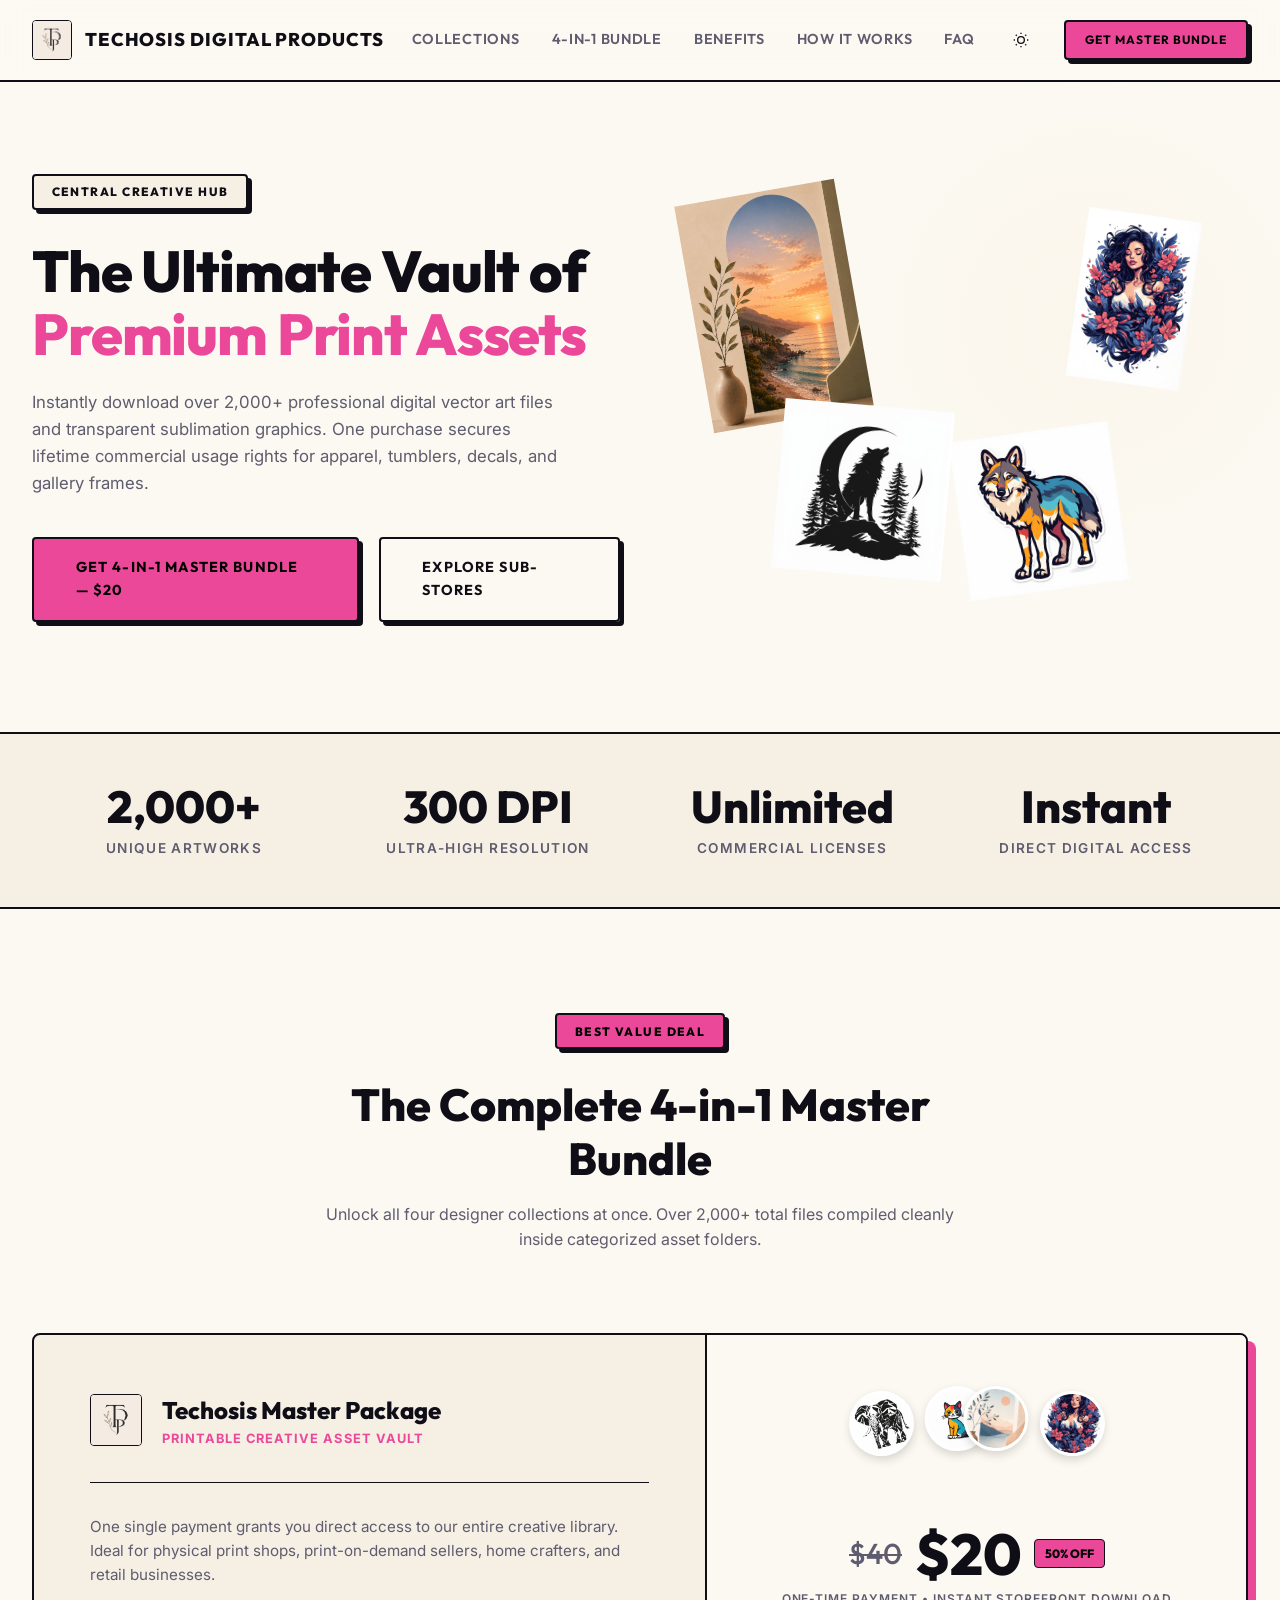
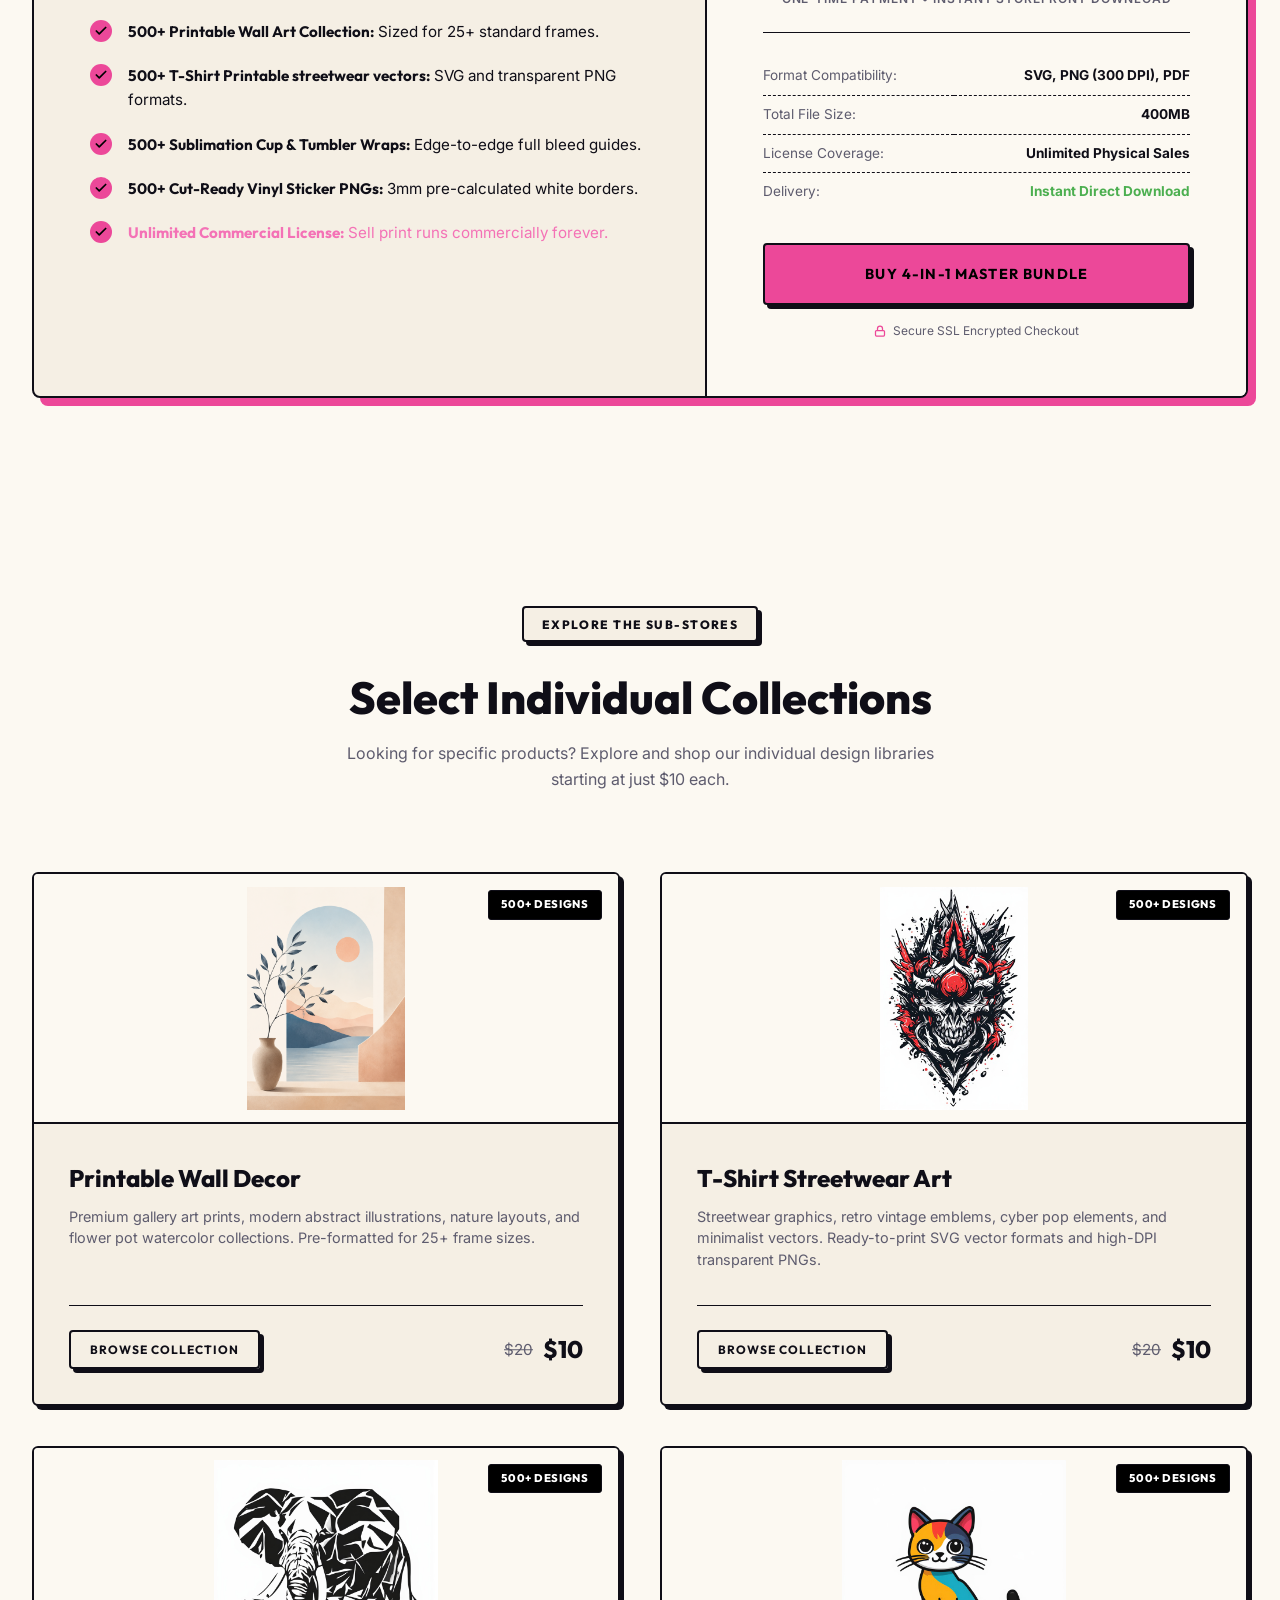
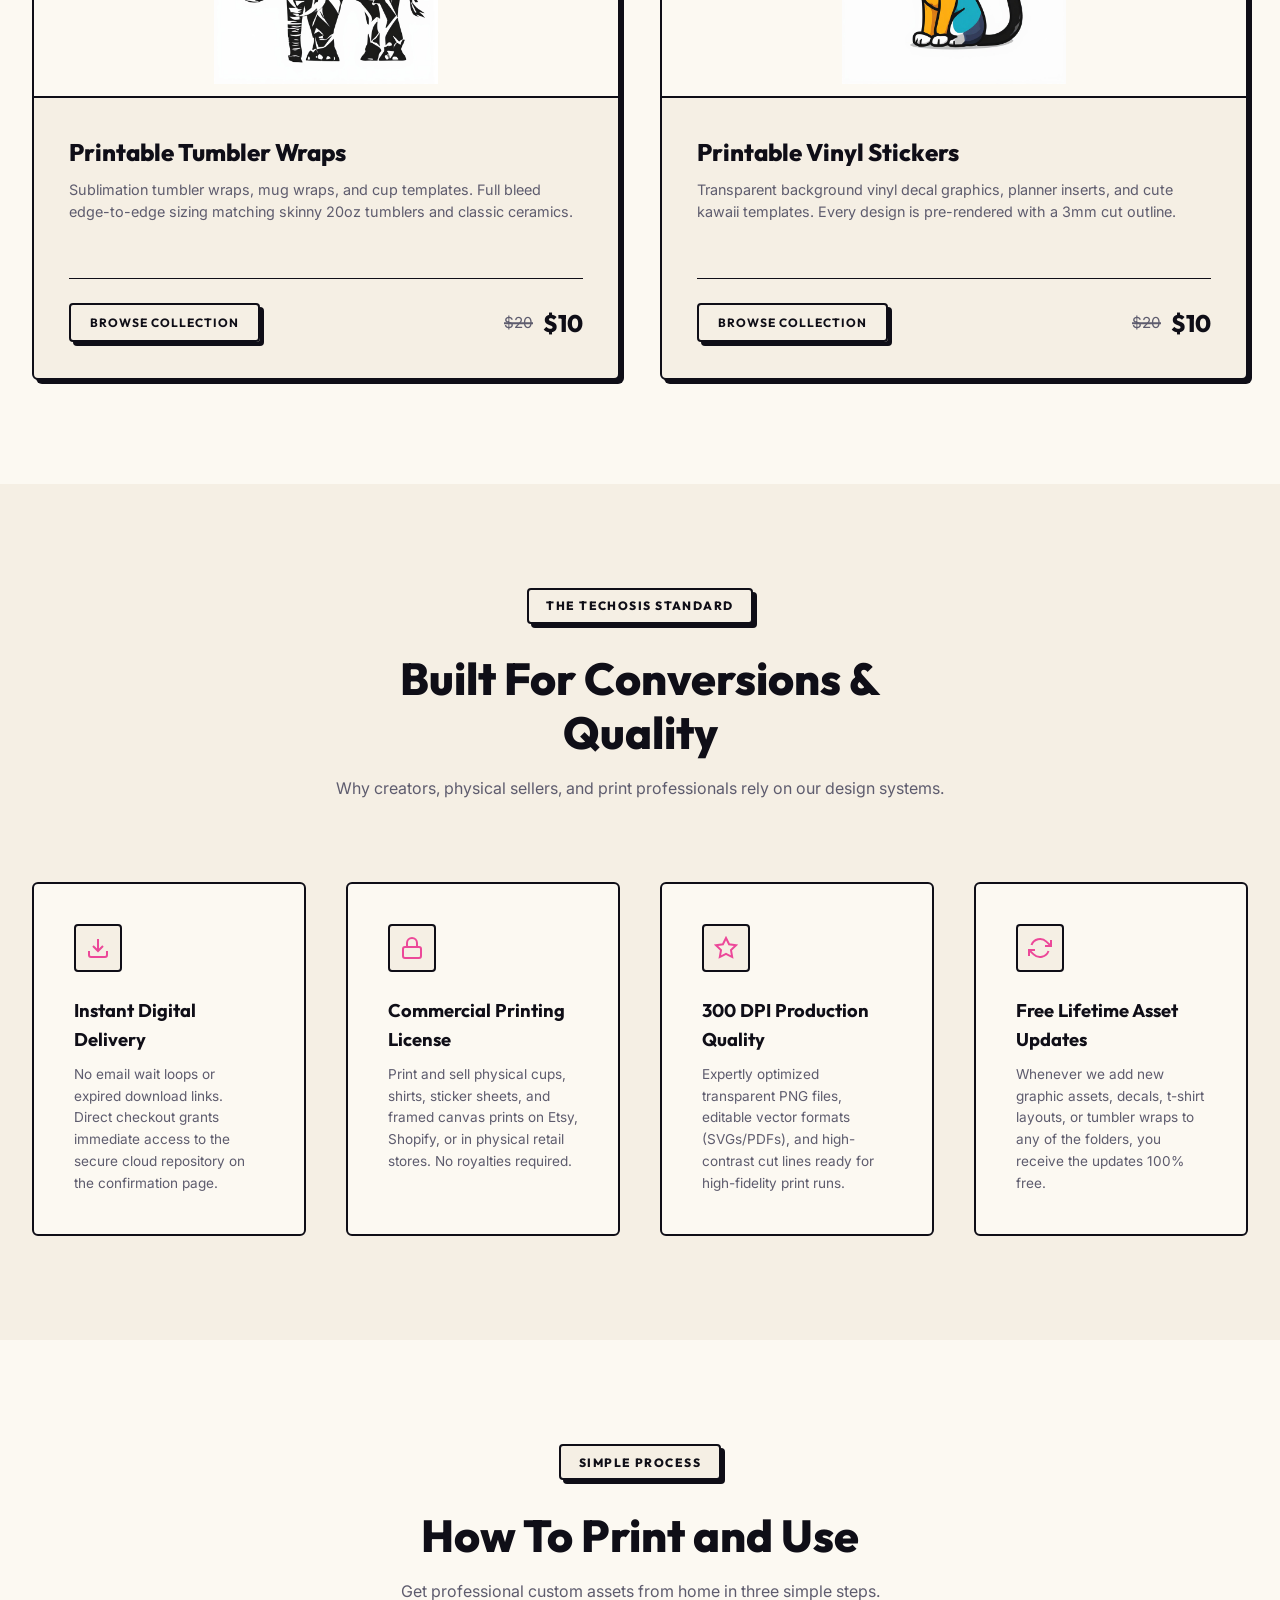
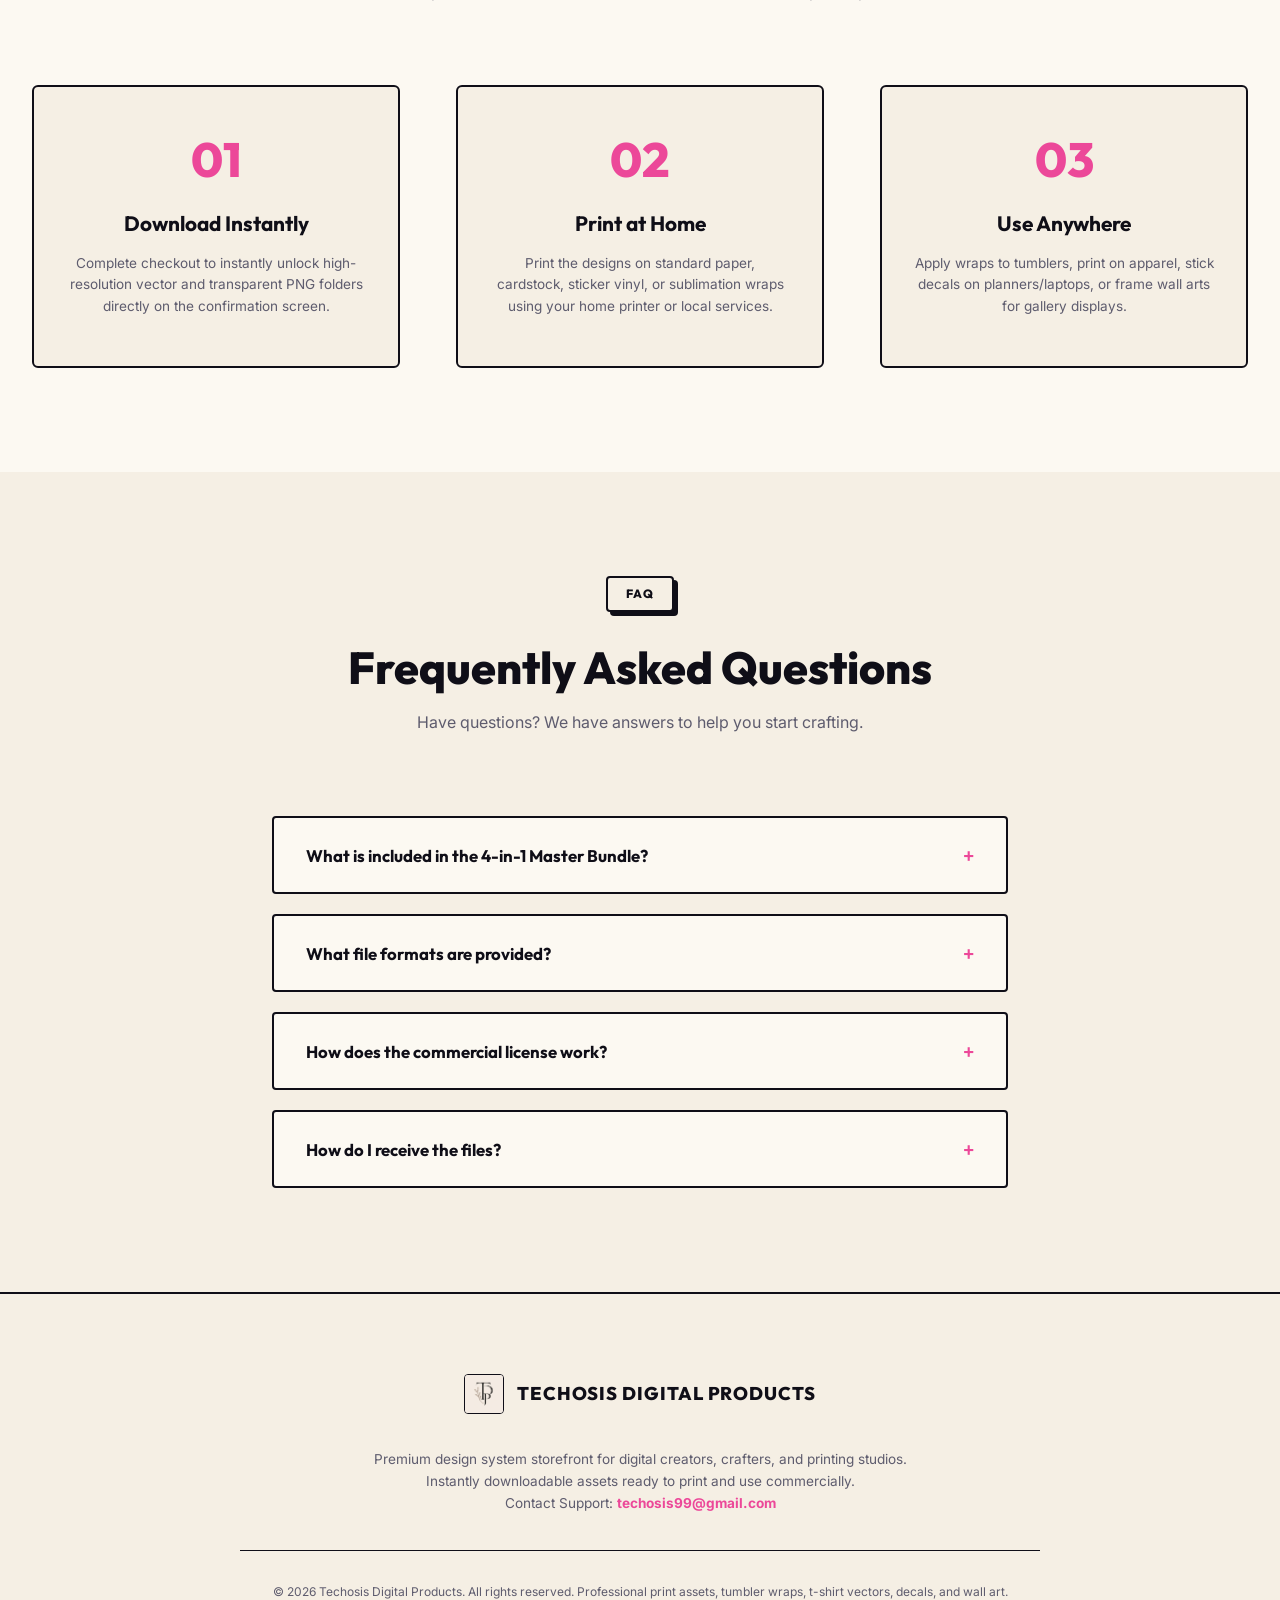
==== commit ccc425c5: "Bump cache-buster stylesheet versions in HTML files to force reload mobile layout fixes" ====
--- a/index.html
+++ b/index.html
@@ -6,7 +6,7 @@
   <title>TECHOSIS DIGITAL PRODUCTS | Main Creative Asset Hub & Storefront</title>
   <meta name="description" content="Welcome to the central storefront for TECHOSIS DIGITAL PRODUCTS. Download premium, print-ready digital art collections for cup wraps, streetwear apparel, wall paintings, and custom vinyl decals.">
   <link rel="icon" type="image/png" href="companylogo.png">
-  <link rel="stylesheet" href="index.css?v=1.9">
+  <link rel="stylesheet" href="index.css?v=2.0">
   <script>
     // Initialize theme from local storage
     document.documentElement.setAttribute('data-theme', localStorage.getItem('hub-theme') || 'light');
--- a/index.css
+++ b/index.css
@@ -217,7 +217,7 @@
 
 .theme-toggle-btn {
   background: none;
-  border: 2px solid var(--color-border);
+  border: none;
   color: var(--color-text-primary);
   width: 38px;
   height: 38px;
@@ -794,6 +794,8 @@
   align-items: center;
   border-top: 1px solid var(--color-border);
   padding-top: 1.5rem;
+  flex-wrap: wrap;
+  gap: 1rem;
 }
 
 .card-price-group {
@@ -1140,14 +1142,37 @@
   .nav-flex {
     flex-direction: column;
     height: auto;
-    padding: 1.5rem 0;
-    gap: 1rem;
+    padding: 1.25rem 0.5rem 1.75rem 0.5rem;
+    gap: 1.25rem;
+  }
+
+  .logo {
+    justify-content: center;
+    width: 100%;
+  }
+
+  .logo-img {
+    height: 36px;
+  }
+
+  .logo-text {
+    font-size: 0.95rem;
+    white-space: nowrap;
   }
 
   .nav-links {
-    gap: 1rem;
+    gap: 0.75rem 1.25rem;
     flex-wrap: wrap;
     justify-content: center;
+  }
+
+  .nav-link {
+    font-size: 0.8rem;
+  }
+
+  .nav-actions {
+    justify-content: center;
+    width: 100%;
   }
 
   .hero {
@@ -1190,6 +1215,14 @@
 }
 
 @media (max-width: 576px) {
+  .container {
+    padding: 0 1rem;
+  }
+
+  .card-info {
+    padding: 1.5rem;
+  }
+
   .hero-ctas {
     flex-direction: column;
     width: 100%;
